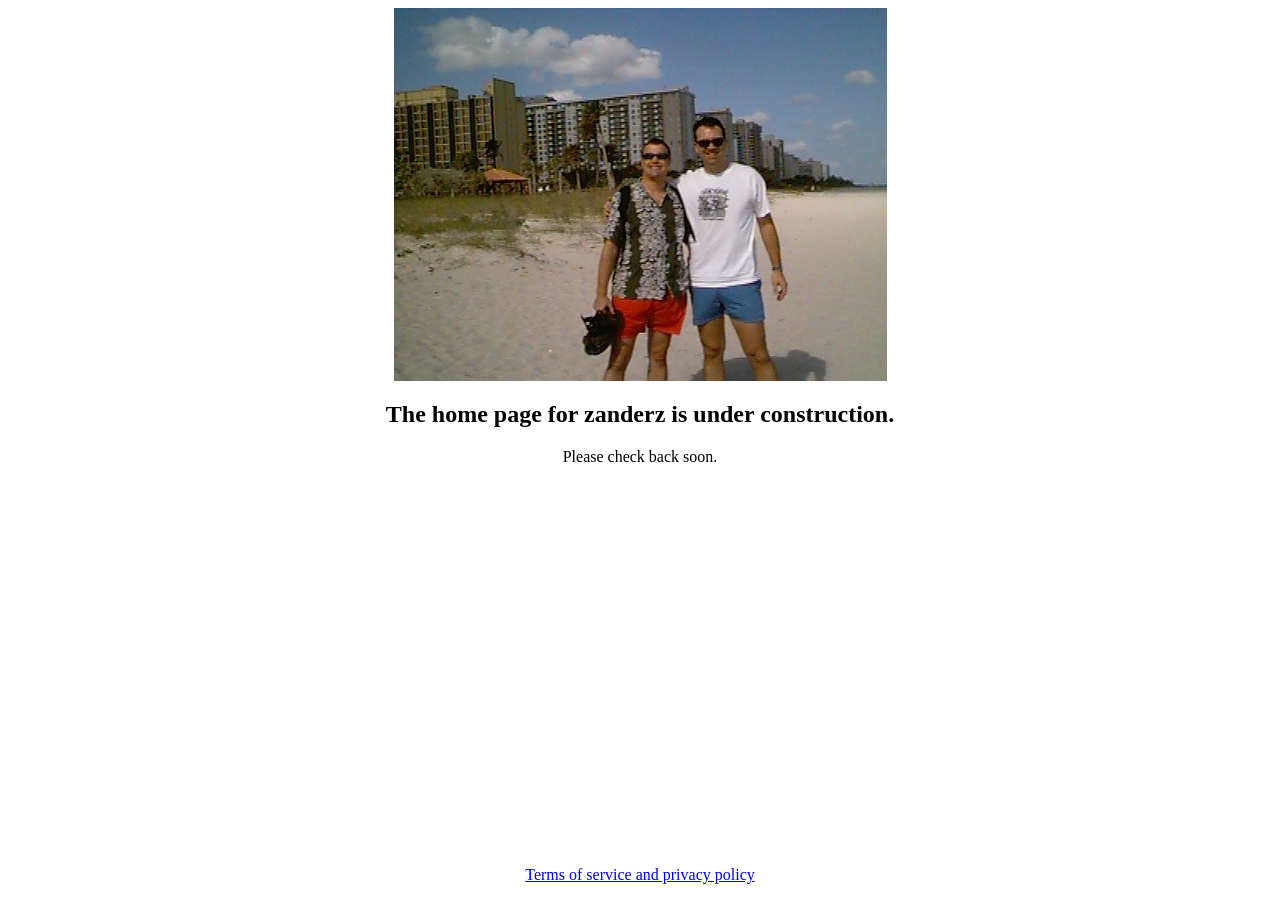
==== index.html @ f83b35d1 "first version" ====
<html><head>
<meta http-equiv="content-type" content="text/html; charset=UTF-8"><title>Home page of zanderz</title><style>:is([id*='google_ads_iframe'],[id*='taboola-'],.taboolaHeight,.taboola-placeholder,#top-ad,#credential_picker_container,#credentials-picker-container,#credential_picker_iframe,[id*='google-one-tap-iframe'],#google-one-tap-popup-container,.google-one-tap__module,.google-one-tap-modal-div,#amp_floatingAdDiv,#ez-content-blocker-container) {display:none!important;min-height:0!important;height:0!important;}</style></head>
<body>
<center><img src="Miami1.jpg">
<h2>The home page for zanderz is under construction.</h2>
<p>
Please check back soon.
</p><p>
</p></center>
<p style=" position: absolute; bottom: 0; left: 0; width: 100%; text-align: center;"><a href="terms.html">Terms of service and privacy policy</a></p>	
</body></html>
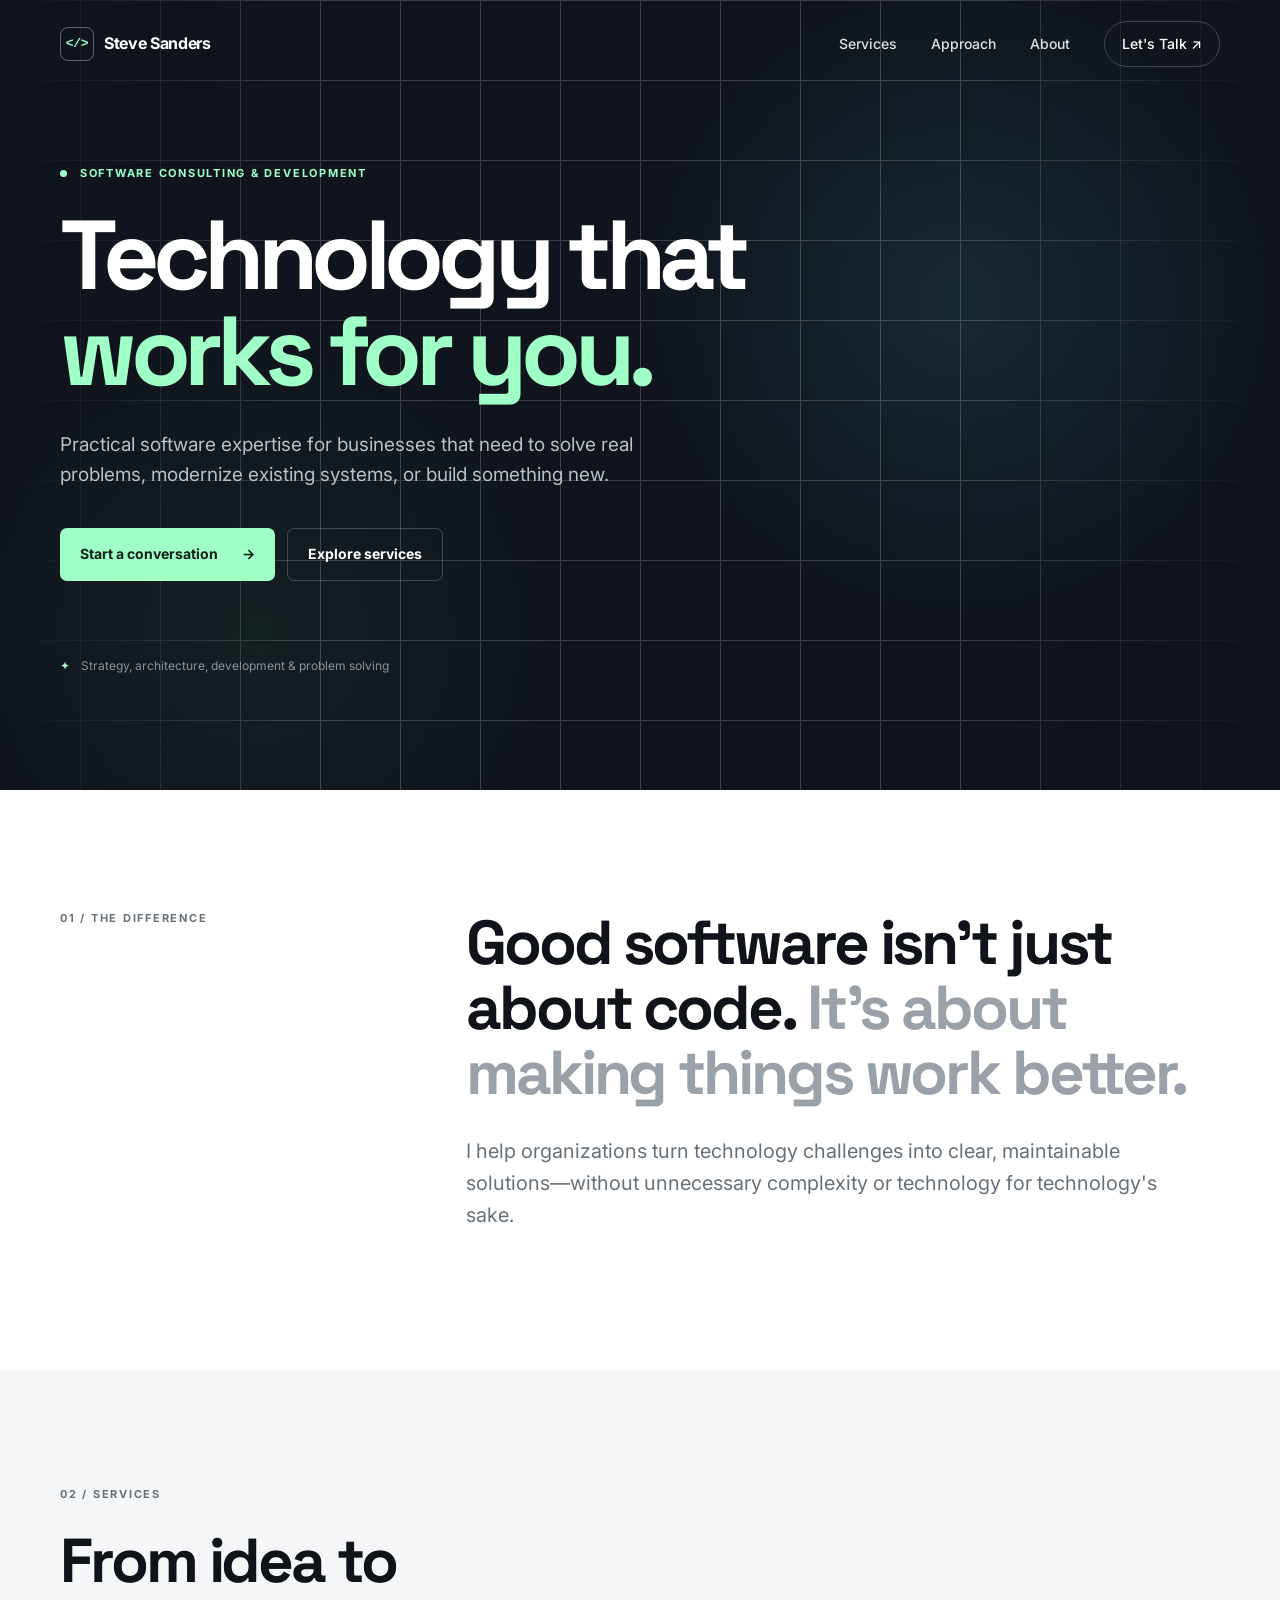
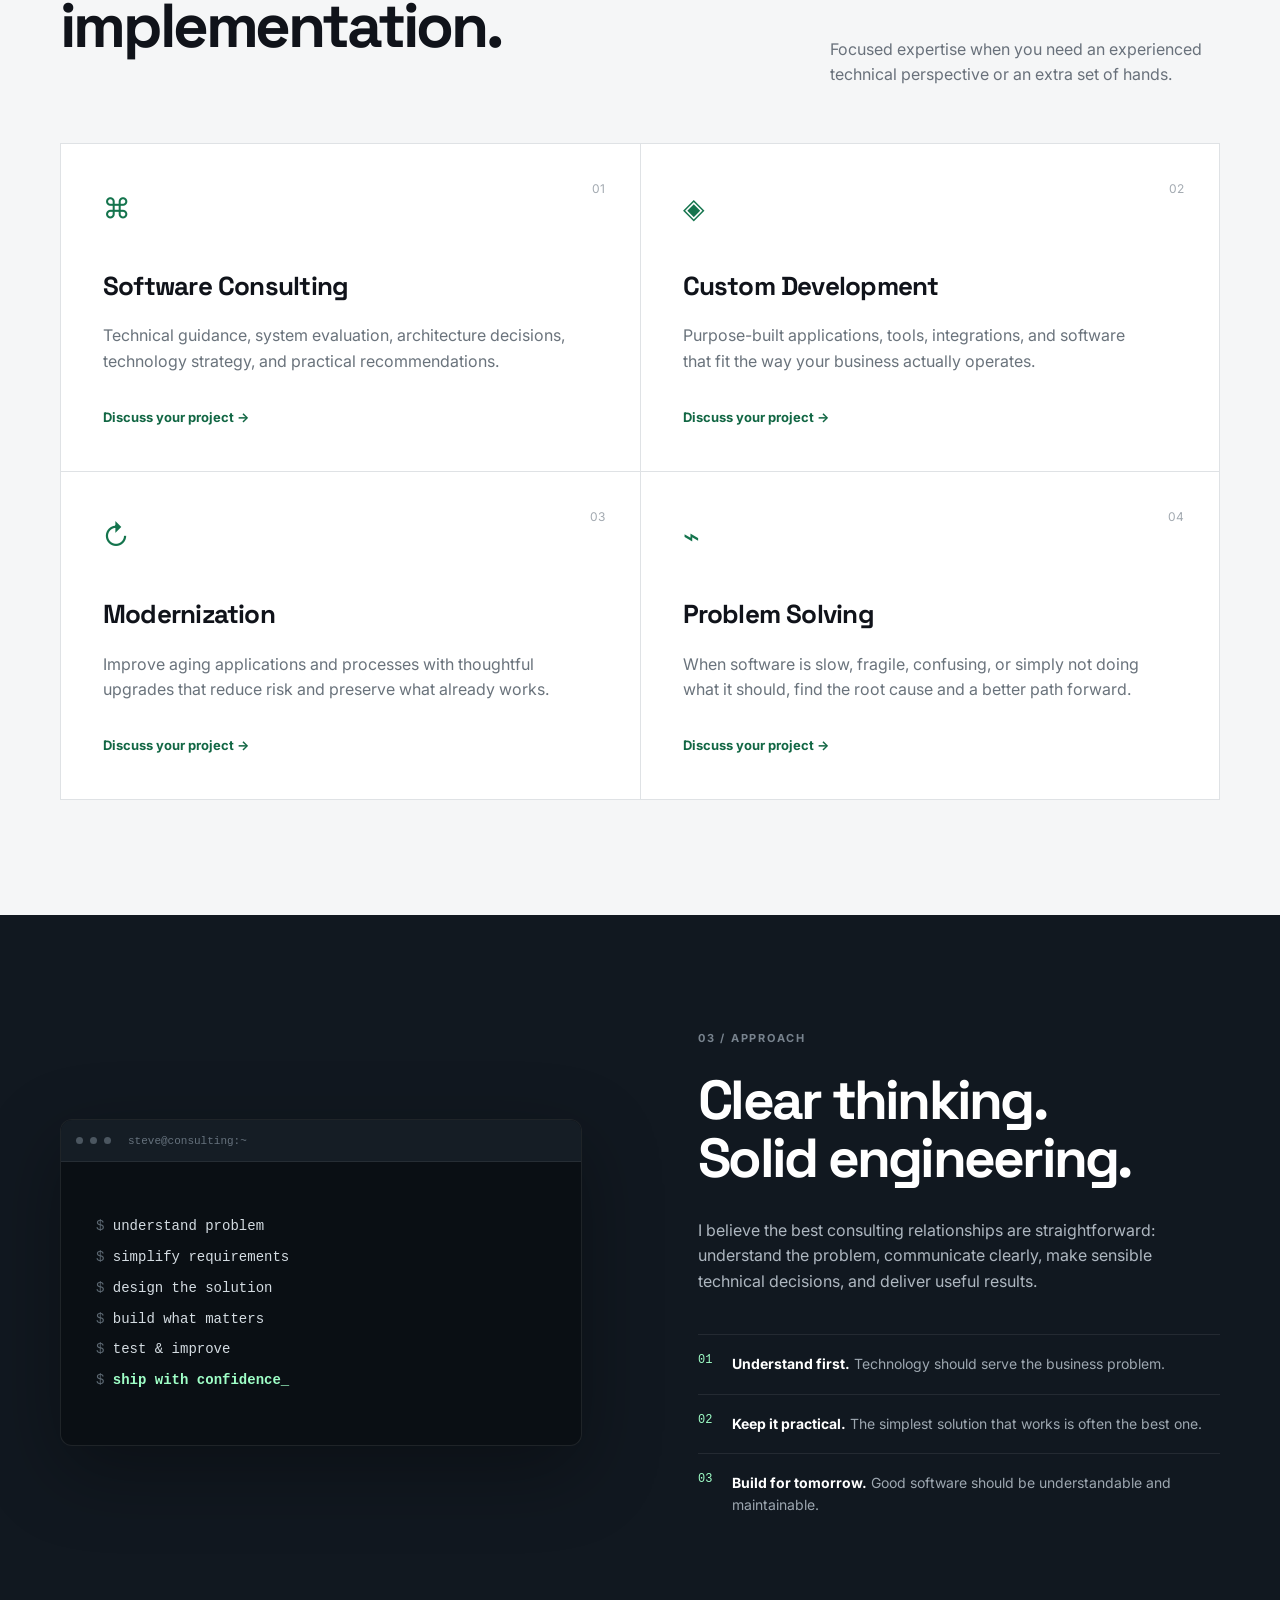
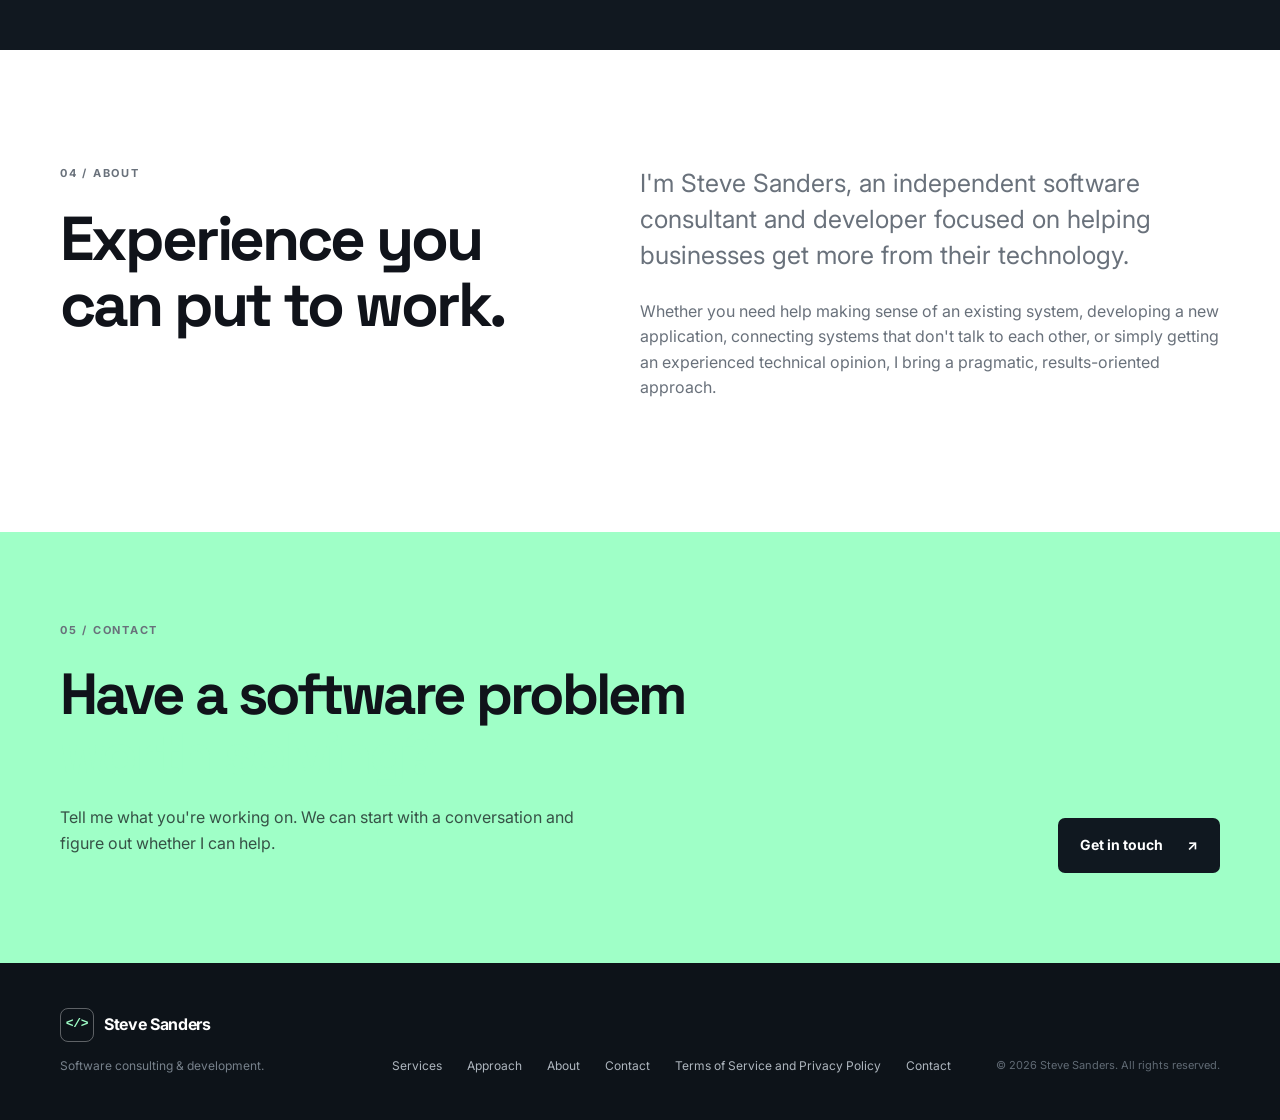
==== commit b0e54855: "change index from miami" ====
--- a/index.html
+++ b/index.html
@@ -1,11 +1,169 @@
-<html><head>
-<meta http-equiv="content-type" content="text/html; charset=UTF-8"><title>Home page of zanderz</title><style>:is([id*='google_ads_iframe'],[id*='taboola-'],.taboolaHeight,.taboola-placeholder,#top-ad,#credential_picker_container,#credentials-picker-container,#credential_picker_iframe,[id*='google-one-tap-iframe'],#google-one-tap-popup-container,.google-one-tap__module,.google-one-tap-modal-div,#amp_floatingAdDiv,#ez-content-blocker-container) {display:none!important;min-height:0!important;height:0!important;}</style></head>
+<!DOCTYPE html>
+<html lang="en">
+
+<head>
+  <meta charset="utf-8">
+  <meta name="viewport" content="width=device-width, initial-scale=1">
+  <meta name="description"
+    content="Steve Sanders provides practical software consulting and custom development services for businesses that need better technology.">
+  <title>Steve Sanders | Software Consulting & Development</title>
+  <link rel="preconnect" href="https://fonts.googleapis.com">
+  <link rel="preconnect" href="https://fonts.gstatic.com" crossorigin>
+  <link
+    href="https://fonts.googleapis.com/css2?family=Inter:wght@400;500;600;700;800&family=Space+Grotesk:wght@500;600;700&display=swap"
+    rel="stylesheet">
+  <link rel="stylesheet" href="styles.css">
+</head>
+
 <body>
-<center><img src="Miami1.jpg">
-<h2>The home page for zanderz is under construction.</h2>
-<p>
-Please check back soon.
-</p><p>
-</p></center>
-<p style=" position: absolute; bottom: 0; left: 0; width: 100%; text-align: center;"><a href="terms.html">Terms of service and privacy policy</a></p>	
-</body></html>+  <header class="site-header">
+    <div class="container nav">
+      <a class="brand" href="#top"><span class="brand-mark">&lt;/&gt;</span><span>Steve Sanders</span></a>
+      <button class="menu-toggle" aria-label="Open navigation" aria-expanded="false">☰</button>
+      <nav id="nav">
+        <a href="#services">Services</a>
+        <a href="#approach">Approach</a>
+        <a href="#about">About</a>
+        <a class="nav-cta" href="#contact">Let's Talk <span>↗</span></a>
+      </nav>
+    </div>
+  </header>
+
+  <main id="top">
+    <section class="hero">
+      <div class="hero-grid"></div>
+      <div class="container hero-content">
+        <div class="eyebrow"><span class="dot"></span> SOFTWARE CONSULTING & DEVELOPMENT</div>
+        <h1>Technology that<br><em>works for you.</em></h1>
+        <p class="hero-copy">Practical software expertise for businesses that need to solve real problems, modernize
+          existing systems, or build something new.</p>
+        <div class="hero-actions">
+          <a class="button primary" href="#contact">Start a conversation <span>→</span></a>
+          <a class="button ghost" href="#services">Explore services</a>
+        </div>
+        <div class="hero-note"><span>✦</span> Strategy, architecture, development & problem solving</div>
+      </div>
+    </section>
+
+    <section class="intro">
+      <div class="container intro-grid">
+        <p class="section-kicker">01 / THE DIFFERENCE</p>
+        <div>
+          <h2>Good software isn't just about code. <span>It's about making things work better.</span></h2>
+          <p class="large-copy">I help organizations turn technology challenges into clear, maintainable
+            solutions—without unnecessary complexity or technology for technology's sake.</p>
+        </div>
+      </div>
+    </section>
+
+    <section id="services" class="services section">
+      <div class="container">
+        <div class="section-head">
+          <div>
+            <p class="section-kicker">02 / SERVICES</p>
+            <h2>From idea to implementation.</h2>
+          </div>
+          <p>Focused expertise when you need an experienced technical perspective or an extra set of hands.</p>
+        </div>
+        <div class="service-grid">
+          <article class="card"><span class="card-num">01</span>
+            <div class="icon">⌘</div>
+            <h3>Software Consulting</h3>
+            <p>Technical guidance, system evaluation, architecture decisions, technology strategy, and practical
+              recommendations.</p><a href="#contact">Discuss your project →</a>
+          </article>
+          <article class="card"><span class="card-num">02</span>
+            <div class="icon">◈</div>
+            <h3>Custom Development</h3>
+            <p>Purpose-built applications, tools, integrations, and software that fit the way your business actually
+              operates.</p><a href="#contact">Discuss your project →</a>
+          </article>
+          <article class="card"><span class="card-num">03</span>
+            <div class="icon">↻</div>
+            <h3>Modernization</h3>
+            <p>Improve aging applications and processes with thoughtful upgrades that reduce risk and preserve what
+              already works.</p><a href="#contact">Discuss your project →</a>
+          </article>
+          <article class="card"><span class="card-num">04</span>
+            <div class="icon">⌁</div>
+            <h3>Problem Solving</h3>
+            <p>When software is slow, fragile, confusing, or simply not doing what it should, find the root cause and a
+              better path forward.</p><a href="#contact">Discuss your project →</a>
+          </article>
+        </div>
+      </div>
+    </section>
+
+    <section id="approach" class="approach section">
+      <div class="container approach-grid">
+        <div class="terminal">
+          <div class="terminal-bar"><i></i><i></i><i></i><span>steve@consulting:~</span></div>
+          <pre><span class="muted">$</span> understand problem
+<span class="muted">$</span> simplify requirements
+<span class="muted">$</span> design the solution
+<span class="muted">$</span> build what matters
+<span class="muted">$</span> test & improve
+<span class="muted">$</span> <strong>ship with confidence</strong><span class="cursor">_</span></pre>
+        </div>
+        <div class="approach-copy">
+          <p class="section-kicker">03 / APPROACH</p>
+          <h2>Clear thinking.<br>Solid engineering.</h2>
+          <p>I believe the best consulting relationships are straightforward: understand the problem, communicate
+            clearly, make sensible technical decisions, and deliver useful results.</p>
+          <div class="principles">
+            <div><b>01</b><span><strong>Understand first.</strong> Technology should serve the business problem.</span>
+            </div>
+            <div><b>02</b><span><strong>Keep it practical.</strong> The simplest solution that works is often the best
+                one.</span></div>
+            <div><b>03</b><span><strong>Build for tomorrow.</strong> Good software should be understandable and
+                maintainable.</span></div>
+          </div>
+        </div>
+      </div>
+    </section>
+
+    <section id="about" class="about section">
+      <div class="container about-grid">
+        <div>
+          <p class="section-kicker">04 / ABOUT</p>
+          <h2>Experience you can put to work.</h2>
+        </div>
+        <div>
+          <p class="about-lead">I'm Steve Sanders, an independent software consultant and developer focused on helping
+            businesses get more from their technology.</p>
+          <p>Whether you need help making sense of an existing system, developing a new application, connecting systems
+            that don't talk to each other, or simply getting an experienced technical opinion, I bring a pragmatic,
+            results-oriented approach.</p>
+        </div>
+      </div>
+    </section>
+
+    <section id="contact" class="contact section">
+      <div class="container contact-box">
+        <div>
+          <p class="section-kicker">05 / CONTACT</p>
+          <h2>Have a software problem<br><em>worth solving?</em></h2>
+          <p>Tell me what you're working on. We can start with a conversation and figure out whether I can help.</p>
+        </div>
+        <a class="button light" href="mailto:info@zanderz.com?subject=Software%20Consulting%20Inquiry">Get in touch
+          <span>↗</span></a>
+      </div>
+    </section>
+  </main>
+
+  <footer>
+    <div class="container footer-grid">
+      <div><a class="brand" href="#top"><span class="brand-mark">&lt;/&gt;</span><span>Steve Sanders</span></a>
+        <p>Software consulting & development.</p>
+      </div>
+      <div class="footer-links"><a href="#services">Services</a><a href="#approach">Approach</a>
+        <a href="#about">About</a><a href="#contact">Contact</a>
+        <a href="terms.html">Terms of Service and Privacy Policy</a><a href="#contact">Contact</a>
+        </div>
+      <div class="copyright">© 2026 Steve Sanders. All rights reserved.</div>
+    </div>
+  </footer>
+  <script src="script.js"></script>
+</body>
+
+</html>
--- a/styles.css
+++ b/styles.css
@@ -0,0 +1 @@
+*{box-sizing:border-box}html{scroll-behavior:smooth}body{margin:0;font-family:Inter,Arial,sans-serif;color:#10131a;background:#f5f6f7;line-height:1.6}.container{width:min(1160px,calc(100% - 48px));margin:auto}.site-header{position:absolute;top:0;left:0;right:0;z-index:10;color:#fff}.nav{height:88px;display:flex;align-items:center;justify-content:space-between}.brand{display:flex;align-items:center;gap:10px;color:inherit;text-decoration:none;font-weight:700;letter-spacing:-.02em}.brand-mark{display:grid;place-items:center;width:34px;height:34px;border:1px solid #ffffff55;border-radius:8px;font-family:monospace;font-size:13px;color:#9fffc7}.nav nav{display:flex;align-items:center;gap:34px}.nav nav a{color:#dce2e8;text-decoration:none;font-size:14px;font-weight:500}.nav .nav-cta{padding:11px 17px;border:1px solid #ffffff35;border-radius:999px;color:#fff}.menu-toggle{display:none;background:none;border:0;color:white;font-size:25px}.hero{min-height:790px;display:flex;align-items:center;position:relative;overflow:hidden;background:#10151d;color:#fff}.hero:before{content:"";position:absolute;inset:0;background:radial-gradient(circle at 75% 38%,#294f5d55,transparent 30%),radial-gradient(circle at 20% 80%,#274b3a33,transparent 25%)}.hero-grid{position:absolute;inset:0;opacity:.18;background-image:linear-gradient(#fff 1px,transparent 1px),linear-gradient(90deg,#fff 1px,transparent 1px);background-size:80px 80px;mask-image:linear-gradient(to right,transparent,black 25%,black 75%,transparent)}.hero-content{position:relative;padding:140px 0 90px}.eyebrow,.section-kicker{font-size:11px;font-weight:700;letter-spacing:.16em}.eyebrow{color:#9fffc7;margin-bottom:25px}.dot{display:inline-block;width:7px;height:7px;background:#9fffc7;border-radius:50%;margin-right:8px}.hero h1{font-family:"Space Grotesk",sans-serif;font-size:clamp(55px,8vw,98px);line-height:.98;letter-spacing:-.065em;margin:0 0 30px;max-width:900px}.hero h1 em,.contact h2 em{font-style:normal;color:#9fffc7}.hero-copy{font-size:19px;color:#b8c0c9;max-width:650px;margin-bottom:38px}.hero-actions{display:flex;gap:12px;flex-wrap:wrap}.button{display:inline-flex;align-items:center;gap:24px;text-decoration:none;padding:14px 20px;border-radius:7px;font-size:14px;font-weight:700}.button.primary{background:#9fffc7;color:#102019}.button.ghost{color:#fff;border:1px solid #ffffff35}.hero-note{margin-top:75px;color:#88929d;font-size:12px}.hero-note span{color:#9fffc7;margin-right:8px}.section{padding:115px 0}.intro{background:#fff;padding:120px 0}.intro-grid{display:grid;grid-template-columns:28% 1fr;gap:7%}.section-kicker{color:#69717b;margin:0 0 24px}.intro h2,.section-head h2,.approach h2,.about h2,.contact h2{font-family:"Space Grotesk";font-size:clamp(38px,5vw,62px);line-height:1.05;letter-spacing:-.05em;margin:0 0 30px}.intro h2 span{color:#9aa1a8}.large-copy{max-width:700px;font-size:20px;color:#68717b}.services{background:#f5f6f7}.section-head{display:flex;justify-content:space-between;gap:40px;align-items:end;margin-bottom:55px}.section-head>p{max-width:390px;color:#69717b;margin:0}.service-grid{display:grid;grid-template-columns:repeat(2,1fr);gap:1px;background:#dfe2e5;border:1px solid #dfe2e5}.card{position:relative;background:#fff;padding:42px;min-height:310px}.card-num{position:absolute;right:35px;top:35px;color:#a3aab1;font-size:12px}.icon{font-size:28px;color:#14744d;margin-bottom:35px}.card h3{font-family:"Space Grotesk";font-size:26px;letter-spacing:-.03em;margin:0 0 12px}.card p{color:#6a737c;max-width:470px}.card a{display:inline-block;margin-top:16px;color:#126744;text-decoration:none;font-size:13px;font-weight:700}.approach{background:#111820;color:#fff}.approach-grid{display:grid;grid-template-columns:1fr 1fr;gap:10%;align-items:center}.approach .section-kicker{color:#78838e}.approach h2{font-size:55px}.approach-copy>p:not(.section-kicker){color:#aeb7c0;max-width:520px}.terminal{border:1px solid #ffffff16;border-radius:12px;overflow:hidden;background:#0a0f14;box-shadow:0 25px 80px #0005}.terminal-bar{height:42px;background:#151d25;border-bottom:1px solid #ffffff12;display:flex;align-items:center;padding:0 15px;gap:7px;color:#66727d;font:11px monospace}.terminal-bar i{width:7px;height:7px;border-radius:50%;background:#4b5660}.terminal-bar span{margin-left:10px}.terminal pre{padding:35px;font:14px/2.2 monospace;color:#d4dce2}.muted{color:#5c6872}.terminal strong{color:#9fffc7}.cursor{color:#9fffc7}.principles{margin-top:40px}.principles div{display:flex;gap:20px;padding:18px 0;border-top:1px solid #ffffff14;color:#9da7b0;font-size:14px}.principles b{color:#9fffc7;font:12px monospace}.principles strong{color:#fff}.about{background:#fff}.about-grid{display:grid;grid-template-columns:40% 1fr;gap:10%}.about-lead{font-size:25px;line-height:1.45;color:#222831;margin-top:0}.about p:not(.section-kicker){color:#69717b}.contact{padding:90px 0;background:#9fffc7}.contact-box{display:flex;justify-content:space-between;align-items:end;gap:40px}.contact h2{font-size:58px;margin-bottom:20px}.contact p:not(.section-kicker){max-width:550px;color:#365246}.button.light{background:#101820;color:#fff;padding:16px 22px;white-space:nowrap}footer{background:#0d1319;color:#fff;padding:45px 0}.footer-grid{display:grid;grid-template-columns:1fr auto auto;gap:45px;align-items:end}.footer-grid p{font-size:12px;color:#77818b;margin:14px 0 0}.footer-links{display:flex;gap:25px}.footer-links a{font-size:12px;color:#aeb6be;text-decoration:none}.copyright{font-size:11px;color:#606a74}@media(max-width:800px){.container{width:min(100% - 34px,1160px)}.nav nav{display:none}.menu-toggle{display:block}.nav nav.open{display:flex;position:absolute;top:72px;left:17px;right:17px;background:#111820;padding:22px;flex-direction:column;align-items:flex-start;border:1px solid #ffffff12;border-radius:10px}.hero{min-height:720px}.hero h1{font-size:58px}.intro-grid,.approach-grid,.about-grid{grid-template-columns:1fr;gap:25px}.section{padding:80px 0}.section-head,.contact-box{display:block}.section-head>p{margin-top:20px}.service-grid{grid-template-columns:1fr}.card{min-height:280px}.approach h2,.contact h2{font-size:44px}.terminal{order:2}.footer-grid{grid-template-columns:1fr}.footer-links{flex-wrap:wrap}.copyright{margin-top:5px}}
